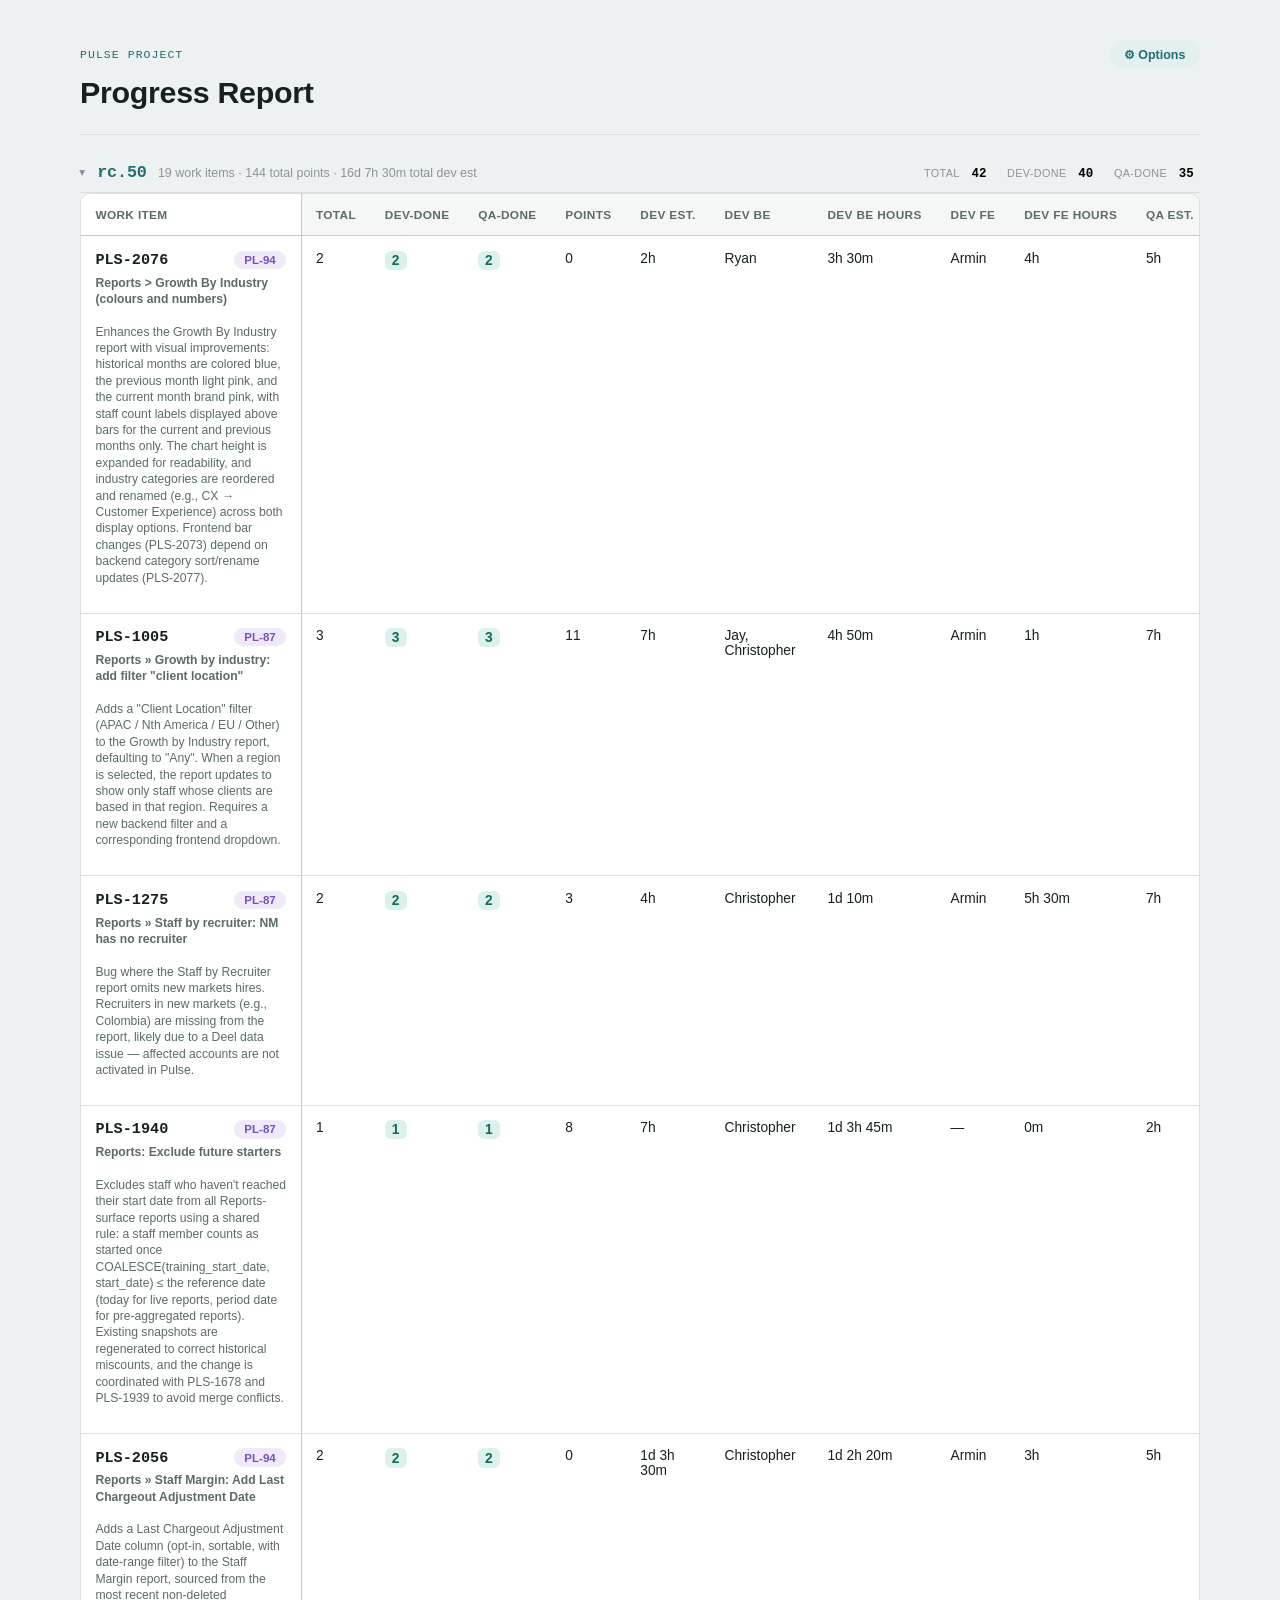
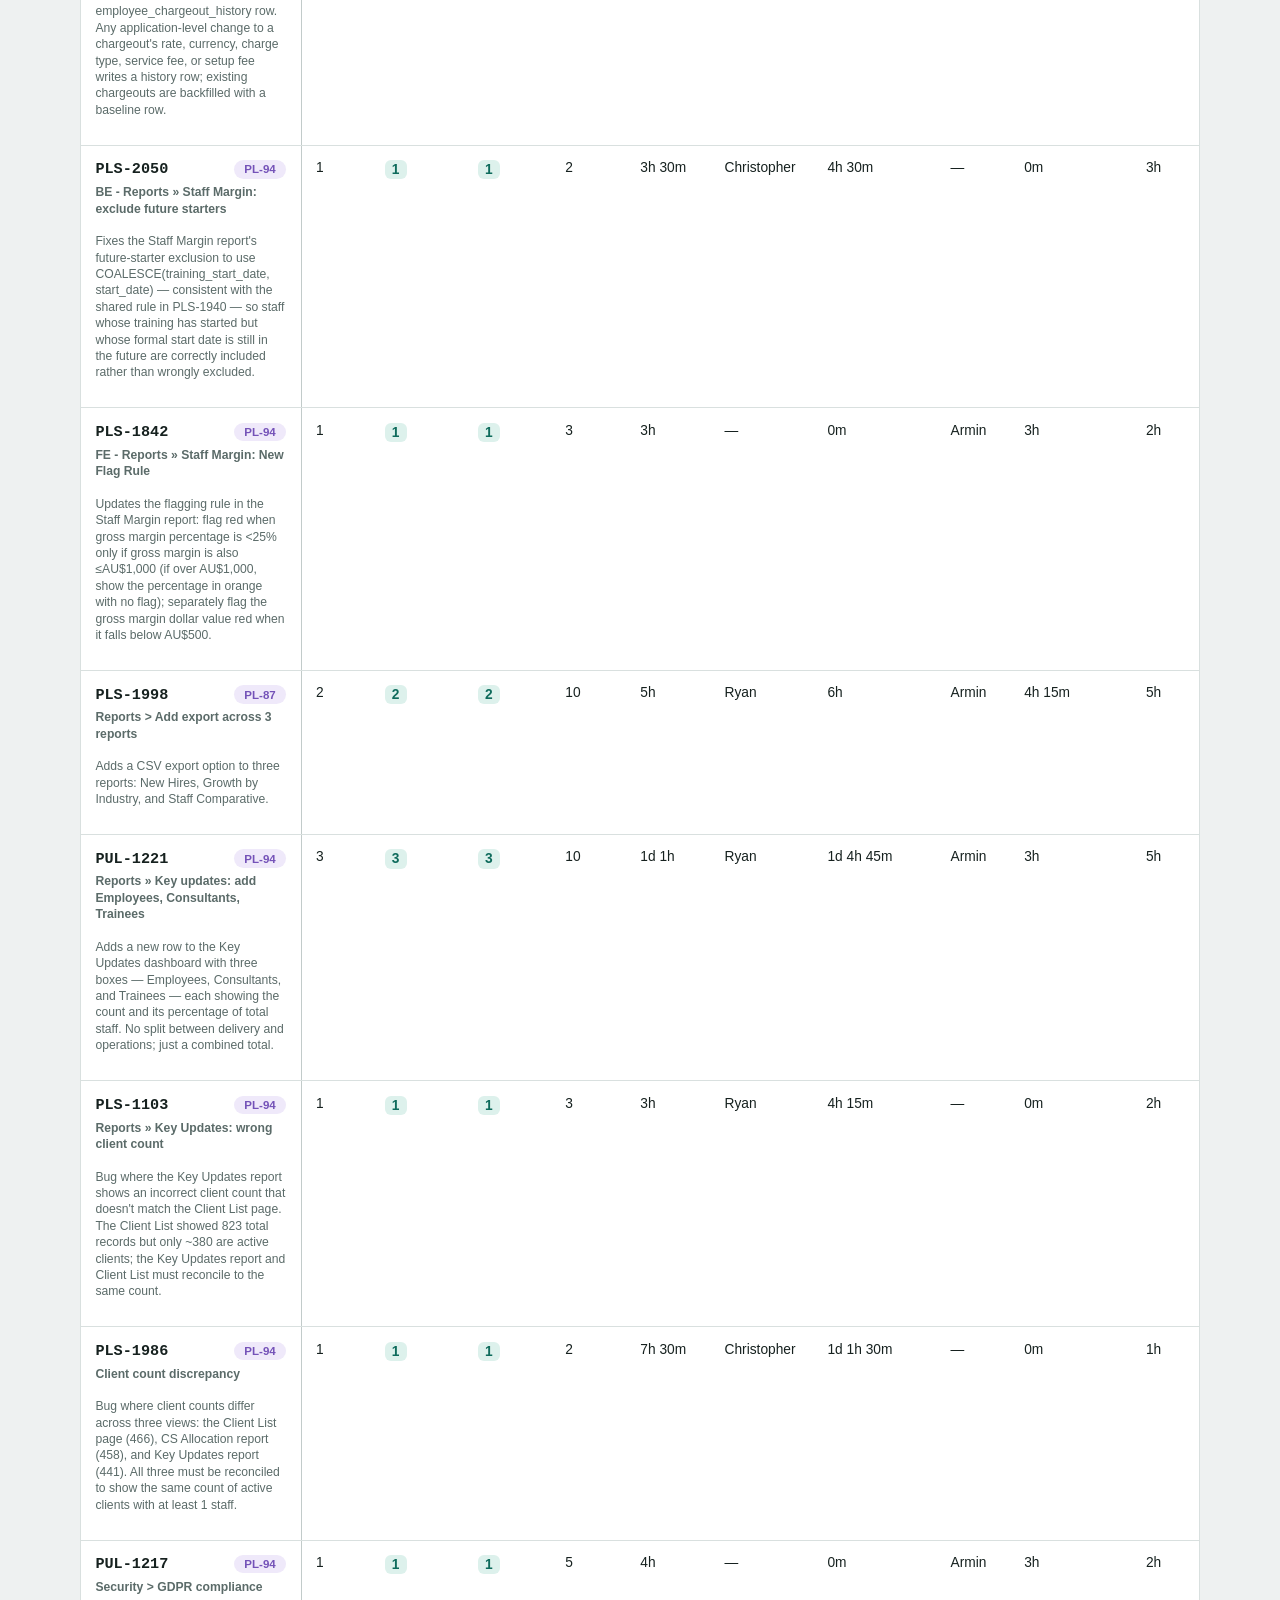
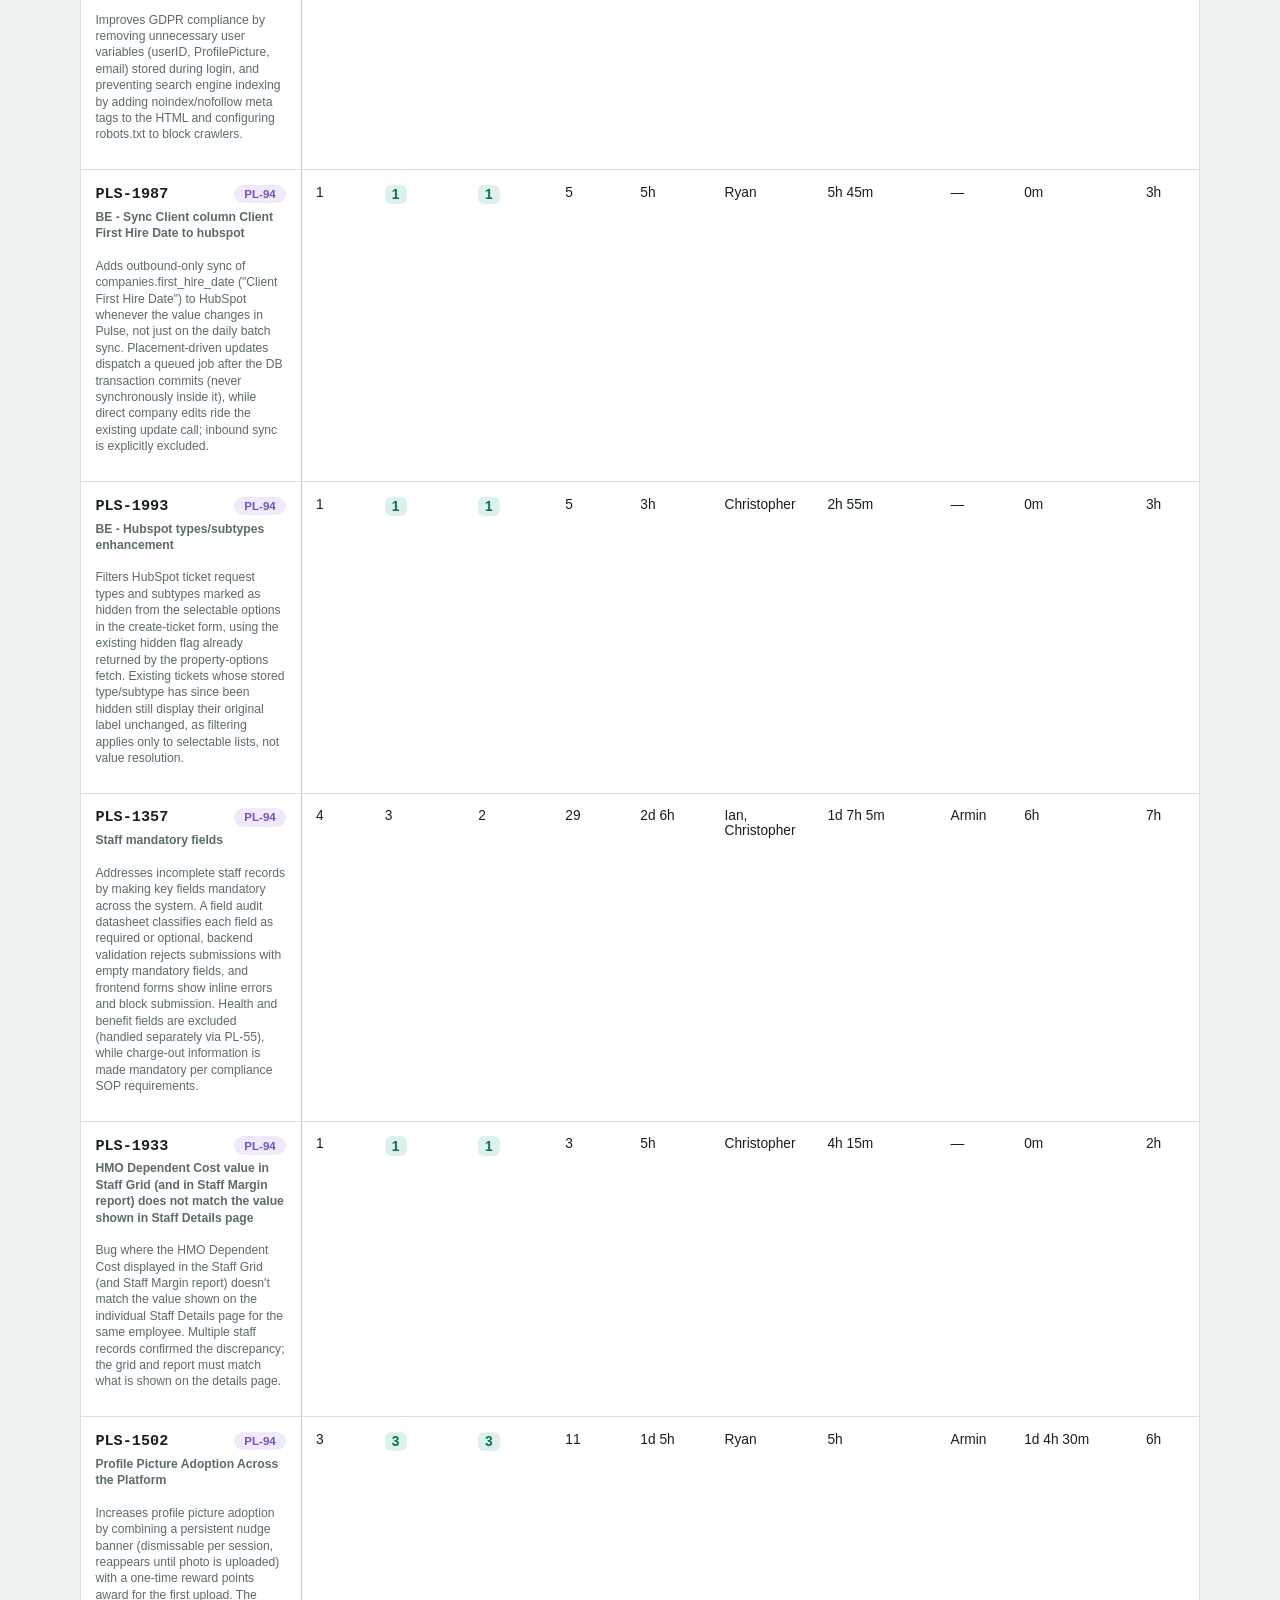
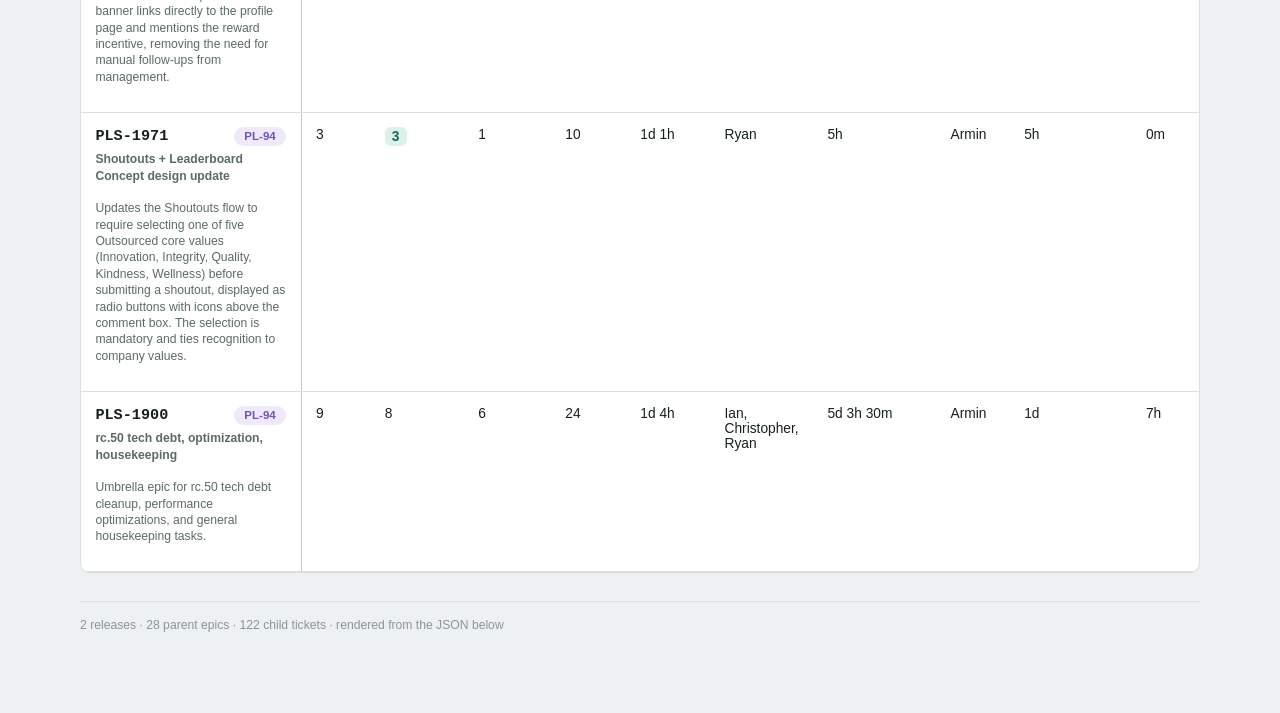
==== release-progress-report-2026-08-13.html @ 6c0dfbef "ticket update" ====
<!DOCTYPE html>
<html lang="en">

<head>
  <meta charset="UTF-8" />
  <meta name="viewport" content="width=device-width, initial-scale=1.0" />
  <title>Pulse Progress Report</title>
  <link rel="stylesheet" href="assets/progress-report/styles.css" />
</head>

<body>

  <header class="page-head">
    <div class="page-head-top">
      <p class="eyebrow">Pulse Project</p>
      <button type="button" class="options-trigger" id="open-options">⚙ Options</button>
    </div>
    <h1>Progress Report</h1>
    <p class="subtitle">description here</p>
  </header>

  <dialog class="options-modal" id="options-modal">
    <div class="options-modal-head">
      <p class="options-modal-title">Options</p>
      <button type="button" class="options-modal-close" id="close-options" aria-label="Close">×</button>
    </div>
    <div class="options-modal-body">
      <label class="toggle-control">
        <input type="checkbox" id="toggle-columns">
        <span>Show Kanban view</span>
      </label>
      <label class="toggle-control">
        <input type="checkbox" id="toggle-monitor">
        <span>Show [Monitor only] column</span>
      </label>
      <label class="toggle-control">
        <input type="checkbox" id="toggle-status">
        <span>Show Status</span>
      </label>
      <label class="toggle-control">
        <input type="checkbox" id="toggle-calendar">
        <span>Show calendar</span>
      </label>
    </div>
  </dialog>

  <div id="report-root"></div>

  <footer id="report-footer"></footer>

  <div style="display:none">
  <details class="editor-panel" id="editor-panel">
    <summary>Edit data (JSON)</summary>
    <div class="editor-body">
      <p class="editor-hint">
        One row per record, matching the source CSV exactly:
        <code>{ "parent": "PLS-XXXX", "intermediate": "", "child": "PLS-XXXX", "status": "…" }</code> — leave
        <code>intermediate</code> as an empty string when a child sits directly under its parent. Add, remove, or
        re-status rows, then press Apply. New statuses get their own column automatically.
      </p>
      <textarea id="json-editor" class="json-editor" spellcheck="false"></textarea>
      <div class="editor-actions">
        <button type="button" class="btn-primary" id="apply-btn">Apply changes</button>
        <button type="button" class="btn-ghost" id="reset-btn">Reset to original</button>
        <button type="button" class="btn-ghost" id="download-btn">Download JSON</button>
        <span class="editor-status" id="editor-status"></span>
      </div>
    </div>
  </details>

  <details class="editor-panel" id="desc-editor-panel">
    <summary>Edit parent descriptions (JSON)</summary>
    <div class="editor-body">
      <p class="editor-hint">
        One entry per parent: <code>{ "release": "v3.1.1", "parent": "PLS-XXXX", "desc": "…" }</code>.
        <code>release</code> determines which table a parent's row appears in — each distinct release gets its own
        table, in order of first appearance. Parents with no matching entry here are grouped under "No release" and show
        just the key.
      </p>
      <textarea id="desc-json-editor" class="json-editor" spellcheck="false"></textarea>
      <div class="editor-actions">
        <button type="button" class="btn-primary" id="desc-apply-btn">Apply changes</button>
        <button type="button" class="btn-ghost" id="desc-reset-btn">Reset to original</button>
        <button type="button" class="btn-ghost" id="desc-download-btn">Download JSON</button>
        <span class="editor-status" id="desc-editor-status"></span>
      </div>
    </div>
  </details>

  <details class="editor-panel" id="effort-editor-panel">
    <summary>Edit parent effort (JSON)</summary>
    <div class="editor-body">
      <p class="editor-hint">
        One entry per parent:
        <code>{ "parent": "PLS-XXXX", "dev_est": 0, "dev_time": 0, "qa_est": 0, "qa_time": 0 }</code>. Shown under the
        totals as Dev Est., Dev Time, QA Est., QA Time, formatted to 2 decimal places. Parents with no matching entry
        here show "—" for all four.
      </p>
      <textarea id="effort-json-editor" class="json-editor" spellcheck="false"></textarea>
      <div class="editor-actions">
        <button type="button" class="btn-primary" id="effort-apply-btn">Apply changes</button>
        <button type="button" class="btn-ghost" id="effort-reset-btn">Reset to original</button>
        <button type="button" class="btn-ghost" id="effort-download-btn">Download JSON</button>
        <span class="editor-status" id="effort-editor-status"></span>
      </div>
    </div>
  </details>
  </div>

  <script src="assets/progress-report/2026-08-13/tickets.js"></script>
  <script src="assets/progress-report/2026-08-13/ticket-status.js"></script>
  <script src="assets/worklogs/worklogs-all-72695.js" ></script>
  <script src="assets/progress-report/main.js"></script>

</body>

</html>
---- assets/progress-report/styles.css ----
:root {
    --bg: #EEF1F1;
    --surface: #FFFFFF;
    --surface-sunken: #F5F7F7;
    --border: #D9E0DF;
    --border-strong: #C2CBCA;
    --text: #16211F;
    --text-muted: #5B6B69;
    --text-faint: #8A9694;
    --accent: #1F6F73;
    --accent-soft: #E3F0EF;

    --status-monitor: #8A94A3;      --status-monitor-bg: #EEF0F3;
    --status-qa-progress: #B9791E;  --status-qa-progress-bg: #FBF0DE;
    --status-qa-review: #7452B8;    --status-qa-review-bg: #EFE9FA;
    --status-code-review: #3159C4;  --status-code-review-bg: #E7ECFB;
    --status-release-ready: #237A47;--status-release-ready-bg: #E4F4E9;
    --status-done: #0E6B5C;         --status-done-bg: #DDF1EC;
    --status-danger: #B3261E;       --status-danger-bg: #FBE4E2;
    --status-fallback-1: #B4562F;   --status-fallback-1-bg: #FBE9E0;
    --status-fallback-2: #2E8FA6;   --status-fallback-2-bg: #E1F1F5;
    --status-fallback-3: #9A6B1C;   --status-fallback-3-bg: #F7EDD9;
    --status-fallback-4: #6E7A2E;   --status-fallback-4-bg: #EDF1DE;
  }

  @media (prefers-color-scheme: dark) {
    :root {
      --bg: #10171A; --surface: #171F23; --surface-sunken: #131A1D;
      --border: #2A3438; --border-strong: #38454A;
      --text: #E7EEEE; --text-muted: #93A5A3; --text-faint: #647573;
      --accent: #4FBAB8; --accent-soft: #16302F;

      --status-monitor: #97A2AF;      --status-monitor-bg: #232B33;
      --status-qa-progress: #E0A94D;  --status-qa-progress-bg: #332714;
      --status-qa-review: #A78DE0;    --status-qa-review-bg: #291F3D;
      --status-code-review: #7C9BF2;  --status-code-review-bg: #1C2740;
      --status-release-ready: #5BC583;--status-release-ready-bg: #16301F;
      --status-done: #4FD3B8;         --status-done-bg: #10312A;
      --status-danger: #E5726E;       --status-danger-bg: #34201F;
      --status-fallback-1: #E08A5C;   --status-fallback-1-bg: #34211A;
      --status-fallback-2: #6FC3D8;   --status-fallback-2-bg: #142A2E;
      --status-fallback-3: #D9B15C;   --status-fallback-3-bg: #322A15;
      --status-fallback-4: #B4C265;   --status-fallback-4-bg: #262B14;
    }
  }
  :root[data-theme="dark"] {
    --bg: #10171A; --surface: #171F23; --surface-sunken: #131A1D;
    --border: #2A3438; --border-strong: #38454A;
    --text: #E7EEEE; --text-muted: #93A5A3; --text-faint: #647573;
    --accent: #4FBAB8; --accent-soft: #16302F;

    --status-monitor: #97A2AF;      --status-monitor-bg: #232B33;
    --status-qa-progress: #E0A94D;  --status-qa-progress-bg: #332714;
    --status-qa-review: #A78DE0;    --status-qa-review-bg: #291F3D;
    --status-code-review: #7C9BF2;  --status-code-review-bg: #1C2740;
    --status-release-ready: #5BC583;--status-release-ready-bg: #16301F;
    --status-done: #4FD3B8;         --status-done-bg: #10312A;
    --status-danger: #E5726E;       --status-danger-bg: #34201F;
    --status-fallback-1: #E08A5C;   --status-fallback-1-bg: #34211A;
    --status-fallback-2: #6FC3D8;   --status-fallback-2-bg: #142A2E;
    --status-fallback-3: #D9B15C;   --status-fallback-3-bg: #322A15;
    --status-fallback-4: #B4C265;   --status-fallback-4-bg: #262B14;
  }
  :root[data-theme="light"] {
    --bg: #EEF1F1; --surface: #FFFFFF; --surface-sunken: #F5F7F7;
    --border: #D9E0DF; --border-strong: #C2CBCA;
    --text: #16211F; --text-muted: #5B6B69; --text-faint: #8A9694;
    --accent: #1F6F73; --accent-soft: #E3F0EF;

    --status-monitor: #8A94A3;      --status-monitor-bg: #EEF0F3;
    --status-qa-progress: #B9791E;  --status-qa-progress-bg: #FBF0DE;
    --status-qa-review: #7452B8;    --status-qa-review-bg: #EFE9FA;
    --status-code-review: #3159C4;  --status-code-review-bg: #E7ECFB;
    --status-release-ready: #237A47;--status-release-ready-bg: #E4F4E9;
    --status-done: #0E6B5C;         --status-done-bg: #DDF1EC;
    --status-danger: #B3261E;       --status-danger-bg: #FBE4E2;
    --status-fallback-1: #B4562F;   --status-fallback-1-bg: #FBE9E0;
    --status-fallback-2: #2E8FA6;   --status-fallback-2-bg: #E1F1F5;
    --status-fallback-3: #9A6B1C;   --status-fallback-3-bg: #F7EDD9;
    --status-fallback-4: #6E7A2E;   --status-fallback-4-bg: #EDF1DE;
  }

  * { box-sizing: border-box; }

  body {
    background: var(--bg);
    color: var(--text);
    font-family: var(--font-body);
    padding: 2.5rem clamp(1rem, 4vw, 3rem) 4rem;
    display: flex;
    flex-direction: column;
    gap: 1.75rem;
    max-width: 95%;
    margin: 0 auto;
    --font-head: -apple-system, "Segoe UI Semibold", "Segoe UI", "Helvetica Neue", Arial, sans-serif;
    --font-body: "Segoe UI", -apple-system, "Helvetica Neue", Arial, sans-serif;
    --font-mono: "Cascadia Code", "Consolas", ui-monospace, "SFMono-Regular", Menlo, monospace;
  }

  .page-head {
    display: flex;
    flex-direction: column;
    gap: 0.4rem;
    border-bottom: 1px solid var(--border);
    padding-bottom: 1.5rem;
  }

  .eyebrow {
    font-family: var(--font-mono);
    font-size: 0.72rem;
    letter-spacing: 0.09em;
    text-transform: uppercase;
    color: var(--accent);
    margin: 0;
  }

  h1 {
    font-family: var(--font-head);
    font-size: clamp(1.5rem, 2.6vw, 1.9rem);
    font-weight: 700;
    letter-spacing: -0.01em;
    text-wrap: balance;
    margin: 0;
  }

  .subtitle {
    color: var(--text-muted);
    font-size: 0.92rem;
    margin: 0;
    max-width: 62ch;
    display: none;
  }

  .legend {
    display: none;
    flex-wrap: wrap;
    gap: 0.5rem 1.1rem;
    font-size: 0.78rem;
    color: var(--text-muted);
  }

  .legend-item {
    display: inline-flex;
    align-items: center;
    gap: 0.4rem;
  }

  .legend-dot {
    width: 8px;
    height: 8px;
    border-radius: 2px;
    flex: none;
  }

  .page-head-top {
    display: flex;
    align-items: center;
    justify-content: space-between;
    gap: 1rem;
  }

  .options-trigger {
    font-family: var(--font-body);
    font-size: 0.78rem;
    font-weight: 600;
    color: var(--accent);
    background: var(--accent-soft);
    border: 1px solid transparent;
    border-radius: 999px;
    padding: 0.35rem 0.85rem;
    cursor: pointer;
    flex: none;
  }

  .options-trigger:hover {
    border-color: var(--accent);
  }

  .options-trigger:focus-visible {
    outline: 2px solid var(--accent);
    outline-offset: 2px;
  }

  .options-modal {
    border: 1px solid var(--border-strong);
    border-radius: 12px;
    background: var(--surface);
    color: var(--text);
    padding: 1.1rem 1.3rem 1.3rem;
    min-width: 320px;
    box-shadow: 0 12px 32px rgba(0, 0, 0, 0.18);
  }

  .options-modal::backdrop {
    background: rgba(16, 23, 26, 0.45);
  }

  .options-modal-head {
    display: flex;
    align-items: center;
    justify-content: space-between;
    gap: 1rem;
    border-bottom: 1px solid var(--border);
    padding-bottom: 0.6rem;
    margin-bottom: 0.9rem;
  }

  .options-modal-title {
    margin: 0;
    font-family: var(--font-head);
    font-size: 0.95rem;
    font-weight: 700;
  }

  .options-modal-close {
    font-size: 1.1rem;
    line-height: 1;
    color: var(--text-faint);
    background: none;
    border: none;
    cursor: pointer;
    padding: 0.15rem 0.4rem;
    border-radius: 6px;
  }

  .options-modal-close:hover {
    color: var(--text);
    background: var(--surface-sunken);
  }

  .options-modal-body {
    display: flex;
    flex-direction: column;
    gap: 0.7rem;
  }

  #report-root {
    display: flex;
    flex-direction: column;
    gap: 2.75rem;
  }

  #release-no-release {
    display: none;
  }

  .release-section {
    display: flex;
    flex-direction: column;
    gap: 1rem;
  }

  .release-section:not([open]) > *:not(summary) {
    display: none;
  }

  .release-title {
    display: flex;
    align-items: baseline;
    gap: 0.7rem;
    flex-wrap: wrap;
    border-bottom: 1px solid var(--border);
    padding-bottom: 0.6rem;
    cursor: pointer;
    list-style: none;
  }

  .release-title::-webkit-details-marker {
    display: none;
  }

  .release-title::before {
    content: "▸";
    color: var(--text-faint);
    font-size: 0.75rem;
    transition: transform 0.15s ease;
  }

  details[open] > .release-title::before {
    transform: rotate(90deg);
  }

  .release-badge {
    font-family: var(--font-mono);
    font-size: 1.05rem;
    font-weight: 700;
    color: var(--accent);
    letter-spacing: -0.01em;
  }

  .release-meta {
    font-size: 0.78rem;
    color: var(--text-faint);
    font-variant-numeric: tabular-nums;
  }

  .release-stats {
    display: flex;
    align-items: baseline;
    gap: 0.9rem;
    margin-left: auto;
  }

  .release-stats .parent-stat {
    display: flex;
    align-items: baseline;
    gap: 0.35rem;
  }

  .release-stats .parent-stat-label {
    font-size: 0.68rem;
    letter-spacing: 0.03em;
    text-transform: uppercase;
    color: var(--text-faint);
    font-weight: 400;
  }

  .release-stats .parent-stat-value {
    font-family: var(--font-mono);
    font-size: 0.78rem;
    font-weight: 600;
    font-variant-numeric: tabular-nums;
    color: var(--text);
  }

  .toggle-control {
    display: inline-flex;
    align-items: center;
    gap: 0.5rem;
    font-size: 0.78rem;
    color: var(--text-muted);
    cursor: pointer;
    user-select: none;
    flex: none;
  }

  .toggle-control input[type="checkbox"] {
    appearance: none;
    width: 30px;
    height: 17px;
    border-radius: 999px;
    background: var(--border-strong);
    position: relative;
    cursor: pointer;
    flex: none;
    transition: background 0.15s ease;
  }

  .toggle-control input[type="checkbox"]::after {
    content: "";
    position: absolute;
    top: 2px;
    left: 2px;
    width: 13px;
    height: 13px;
    border-radius: 50%;
    background: var(--surface);
    transition: transform 0.15s ease;
  }

  .toggle-control input[type="checkbox"]:checked {
    background: var(--accent);
  }

  .toggle-control input[type="checkbox"]:checked::after {
    transform: translateX(13px);
  }

  .toggle-control input[type="checkbox"]:focus-visible {
    outline: 2px solid var(--accent);
    outline-offset: 2px;
  }

  @media (prefers-reduced-motion: reduce) {
    .toggle-control input[type="checkbox"],
    .toggle-control input[type="checkbox"]::after {
      transition: none;
    }
  }

  .table-wrap {
    overflow-x: auto;
    border: 1px solid var(--border);
    border-radius: 10px;
    background: var(--surface);
  }

  table {
    border-collapse: collapse;
    width: 100%;
    font-size: 0.86rem;
  }

  #report-root:not(.columns-collapsed) table {
    min-width: 600px;
  }

  /* work-item (.col-parent) is always shown. status-col and summary-col are
     mutually exclusive: status-col shows when the Kanban toggle is checked
     (not collapsed), summary-col shows when it's unchecked (collapsed). */
  th.status-col,
  td.status-cell {
    display: none;
  }

  #report-root:not(.columns-collapsed) th.status-col,
  #report-root:not(.columns-collapsed) td.status-cell {
    display: table-cell;
  }

  th.summary-col,
  td.summary-cell {
    display: none;
  }

  #report-root.columns-collapsed th.summary-col,
  #report-root.columns-collapsed td.summary-cell {
    display: table-cell;
  }

  /* The per-parent stats card (.parent-stats) has its own toggle-linked
     rule further down, next to its base style. */

  tr.work-calendar {
    display: none;
  }

  #report-root.show-calendar tr.work-calendar {
    display: table-row;
  }

  thead th {
    position: sticky;
    top: 0;
    background: var(--surface-sunken);
    color: var(--text-muted);
    font-family: var(--font-head);
    font-weight: 600;
    font-size: 0.74rem;
    letter-spacing: 0.03em;
    text-transform: uppercase;
    text-align: left;
    padding: 0.85rem 0.9rem;
    border-bottom: 1px solid var(--border-strong);
    white-space: nowrap;
  }

  thead th:first-child {
    left: 0;
    z-index: 2;
  }

  tbody th, tbody td {
    border-bottom: 1px solid var(--border);
    padding: 0.9rem;
    vertical-align: top;
  }

  tbody tr:last-child th, tbody tr:last-child td {
    border-bottom: none;
  }

  .summary-badge {
    display: inline-block;
    min-width: 1.6em;
    padding: 0.15em 0.5em;
    border-radius: 6px;
    font-weight: 600;
  }

  .summary-badge-transparent {
    color: #000;
  }

  .summary-badge-green {
    background: var(--status-done-bg);
    color: var(--status-done);
  }

  .summary-badge-red {
    background: var(--status-danger-bg);
    color: var(--status-danger);
  }

  .work-calendar h3 {
    text-align: center;
  }

  .work-calendar-cell {
    background: var(--surface-sunken);
    padding-bottom: 4rem;
  }

  .work-calendar-cell h4 {
    margin: 0 0 0.6rem;
    font-family: var(--font-head);
    font-size: 0.82rem;
    font-weight: 600;
    color: var(--text-muted);
  }

  .work-calendar-table {
    min-width: 600px;
    max-width: 1400px;
    border-collapse: collapse;
    font-size: 0.76rem;
    background: var(--surface);
    border: 1px solid var(--border);
    border-radius: 8px;
    overflow: hidden;
    margin-top: 1rem;
  }

  .work-calendar-table th {
    text-align: left;
    padding: 0.5rem 0.6rem;
    background: var(--surface-sunken);
    color: var(--text-muted);
    font-family: var(--font-head);
    font-size: 0.68rem;
    font-weight: 600;
    letter-spacing: 0.03em;
    text-transform: uppercase;
    border-bottom: 1px solid var(--border-strong);
  }

  .work-calendar-table td {
    padding: 0.5rem 0.6rem;
    border-bottom: 1px solid var(--border);
    border-right: 1px solid var(--border);
    vertical-align: top;
    width: 16.66%;
  }

  .work-calendar-table tr:last-child td {
    border-bottom: none;
  }

  .work-calendar-table td:last-child {
    border-right: none;
  }

  .calendar-week-cell {
    font-family: var(--font-mono);
    font-size: 0.7rem;
    color: var(--text-muted);
    white-space: nowrap;
    background: var(--surface-sunken);
  }

  .calendar-entry {
    font-family: var(--font-mono);
    font-size: 0.7rem;
  }

  .calendar-entry + .calendar-entry {
    margin-top: 0.4rem;
    padding-top: 0.4rem;
    border-top: 1px dashed var(--border);
  }

  .col-parent {
    position: sticky;
    left: 0;
    background: var(--surface);
    z-index: 1;
    min-width: 220px;
    max-width: 400px;
    border-right: 1px solid var(--border-strong);
  }

  .parent-id {
    font-family: var(--font-mono);
    font-weight: 600;
    font-size: 0.95rem;
    font-variant-numeric: tabular-nums;
    text-align: left;
    margin: 0;
    display: flex;
    align-items: baseline;
    justify-content: space-between;
    gap: 0.6rem;
  }

  .parent-idea {
    font-family: var(--font-body);
    font-weight: 600;
    font-size: 0.72rem;
    font-variant-numeric: normal;
    text-align: right;
    display: inline-block;
    background: var(--status-qa-review-bg);
    color: var(--status-qa-review);
    border-radius: 999px;
    padding: 0.2rem 0.65rem;
  }

  .parent-summary, .parent-desc {
    margin-top: 0.35rem;
    font-size: 0.76rem;
    font-weight: 400;
    color: var(--text-muted);
    line-height: 1.35;
    white-space: normal;
    text-align: left;
    overflow-wrap: anywhere;
  }

  .parent-summary {
    font-weight: 700;
  }

  .parent-stats {
    margin-top: 0.6rem;
    padding-top: 0.5rem;
    border-top: 1px solid var(--border);
    display: flex;
    flex-direction: column;
    gap: 0.2rem;
    max-width: 250px;
  }

  #report-root.columns-collapsed .parent-stats {
    display: none;
  }

  .parent-stat {
    display: flex;
    align-items: baseline;
    justify-content: space-between;
    gap: 0.6rem;
  }

  .parent-stat-label {
    font-size: 0.68rem;
    letter-spacing: 0.03em;
    text-transform: uppercase;
    color: var(--text-faint);
    font-weight: 400;
  }

  .parent-stat-label.dev_be_hours, .parent-stat-label.dev_fe_hours, 
  .parent-stat-label.qa_hours, .parent-stat-label.qa_names, 
  .parent-stat-label.dev_be_names, .parent-stat-label.dev_fe_names {
    margin-left: 1rem;
  }

  .parent-stat-value {
    font-family: var(--font-mono);
    font-size: 0.68rem;
    font-weight: 400;
    font-variant-numeric: tabular-nums;
    color: var(--text);
  }

  td.status-cell {
    min-width: 148px;
  }

  .ticket-list {
    display: flex;
    flex-direction: column;
    gap: 0.4rem;
  }

  .ticket-item {
    display: inline-flex;
    flex-direction: column;
    line-height: 1.15;
  }

  .ticket-id {
    font-family: var(--font-mono);
    font-size: 0.82rem;
    font-weight: 600;
    font-variant-numeric: tabular-nums;
  }

  .ticket-via {
    font-size: 0.68rem;
    color: var(--text-faint);
    font-family: var(--font-mono);
  }

  .ticket-details {
    display: flex;
    flex-wrap: wrap;
    gap: 0.15rem 0.6rem;
    margin-top: 0.2rem;
  }

  .ticket-detail {
    display: flex;
    align-items: baseline;
    gap: 0.25rem;
  }

  .ticket-detail-label {
    font-size: 0.6rem;
    letter-spacing: 0.02em;
    text-transform: uppercase;
    color: var(--text-faint);
  }

  .ticket-detail-value {
    font-family: var(--font-mono);
    font-size: 0.66rem;
    font-variant-numeric: tabular-nums;
    color: var(--text-muted);
  }

  .empty-cell {
    color: var(--text-faint);
    font-size: 0.85rem;
  }

  footer {
    color: var(--text-faint);
    font-size: 0.76rem;
    border-top: 1px solid var(--border);
    padding-top: 1rem;
  }

  .editor-panel {
    border: 1px solid var(--border);
    border-radius: 10px;
    background: var(--surface);
    padding: 0.9rem 1.1rem;
  }

  .editor-panel > summary {
    cursor: pointer;
    font-family: var(--font-head);
    font-weight: 600;
    font-size: 0.85rem;
    list-style: none;
    display: flex;
    align-items: center;
    gap: 0.5rem;
    user-select: none;
  }

  .editor-panel > summary::-webkit-details-marker { display: none; }

  .editor-panel > summary::before {
    content: "▸";
    color: var(--accent);
    font-size: 0.7rem;
    transition: transform 0.15s ease;
  }

  .editor-panel[open] > summary::before {
    transform: rotate(90deg);
  }

  .editor-body {
    display: flex;
    flex-direction: column;
    gap: 0.7rem;
    margin-top: 0.9rem;
  }

  .editor-hint {
    font-size: 0.78rem;
    color: var(--text-muted);
    margin: 0;
    max-width: 68ch;
  }

  .json-editor {
    width: 100%;
    min-height: 320px;
    resize: vertical;
    background: var(--surface-sunken);
    color: var(--text);
    border: 1px solid var(--border-strong);
    border-radius: 8px;
    padding: 0.85rem;
    font-family: var(--font-mono);
    font-size: 0.8rem;
    line-height: 1.5;
    tab-size: 2;
  }

  .json-editor:focus-visible {
    outline: 2px solid var(--accent);
    outline-offset: 1px;
  }

  .editor-actions {
    display: flex;
    align-items: center;
    gap: 0.6rem;
    flex-wrap: wrap;
  }

  button {
    font-family: var(--font-head);
    font-size: 0.78rem;
    font-weight: 600;
    border-radius: 7px;
    padding: 0.5rem 0.95rem;
    cursor: pointer;
    border: 1px solid transparent;
  }

  button:focus-visible {
    outline: 2px solid var(--accent);
    outline-offset: 2px;
  }

  .btn-primary {
    background: var(--accent);
    color: var(--surface);
  }

  .btn-primary:hover { filter: brightness(1.06); }

  .btn-ghost {
    background: transparent;
    color: var(--text-muted);
    border-color: var(--border-strong);
  }

  .btn-ghost:hover { color: var(--text); border-color: var(--text-muted); }

  .editor-status {
    font-size: 0.76rem;
    font-family: var(--font-mono);
  }

  .editor-status[data-state="error"] { color: var(--status-qa-progress); }
  .editor-status[data-state="ok"] { color: var(--status-release-ready); }

  @media (prefers-reduced-motion: reduce) {
    .editor-panel > summary::before { transition: none; }
  }
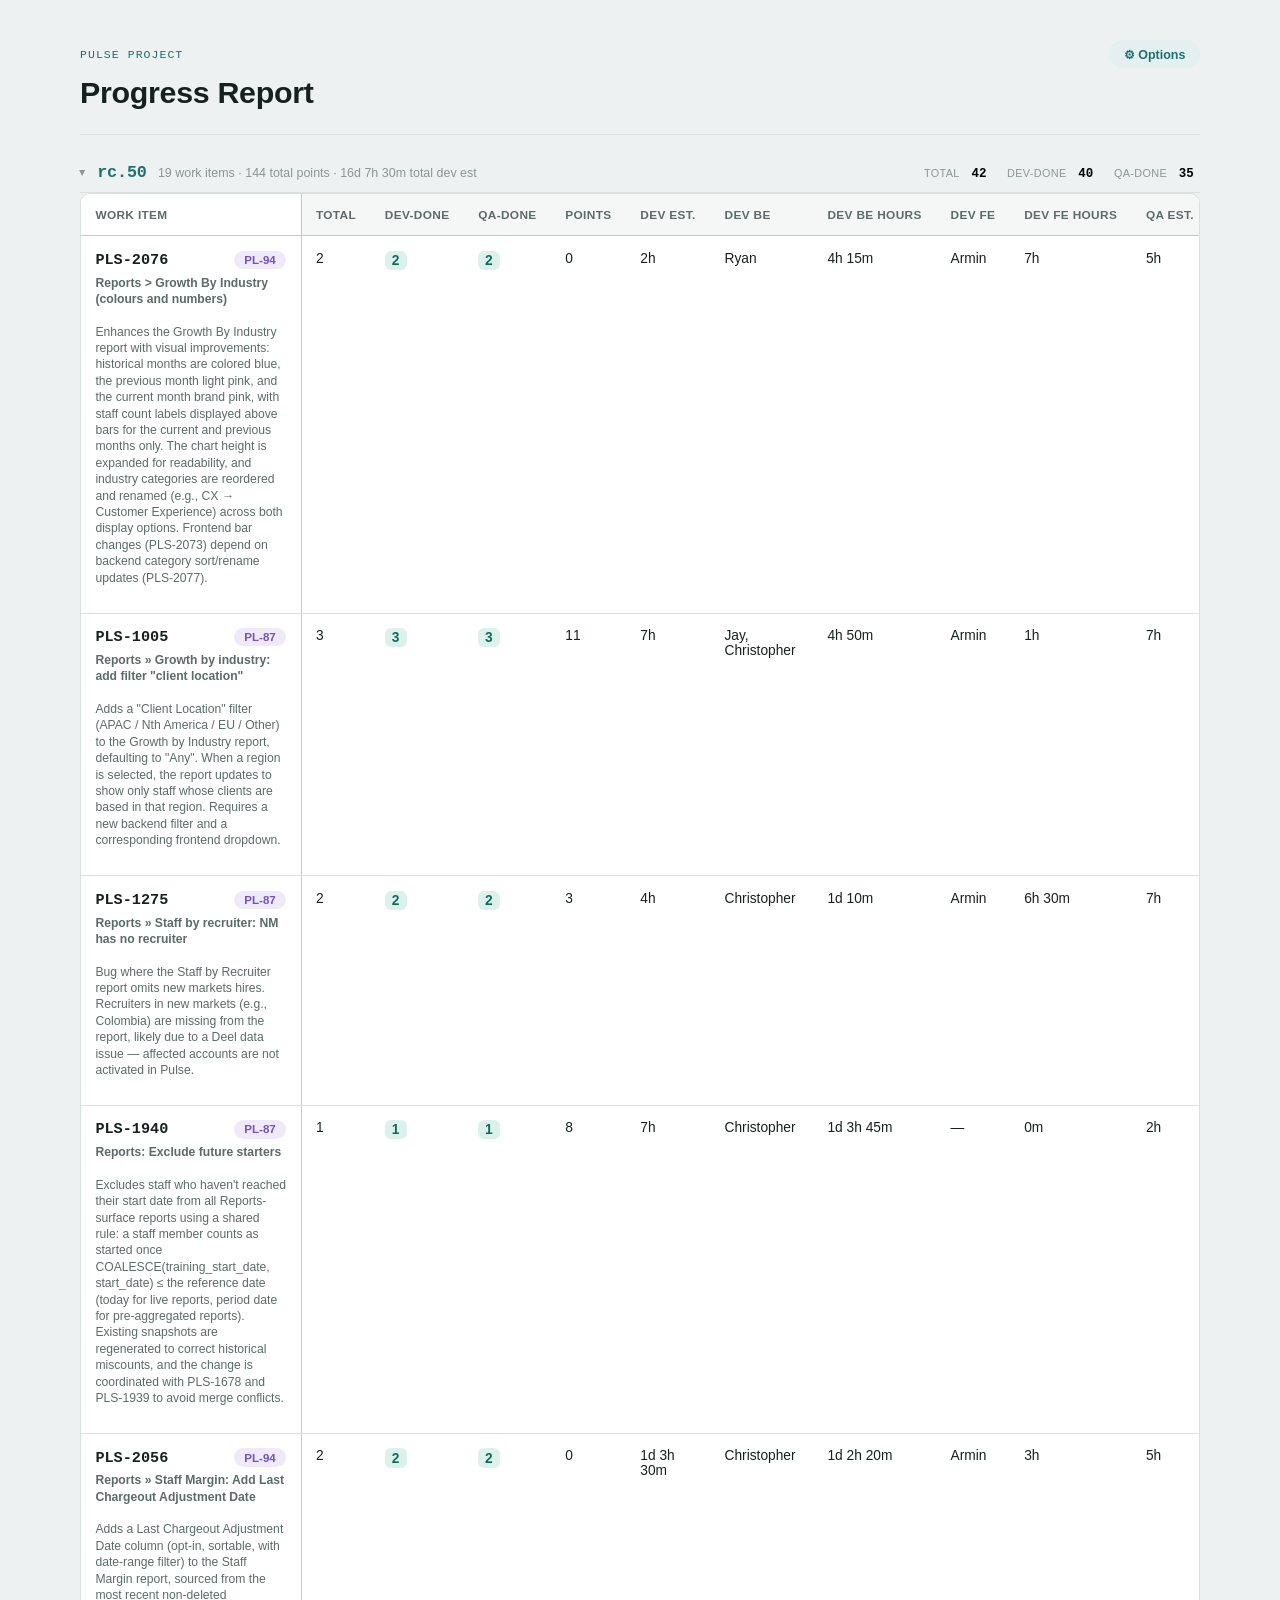
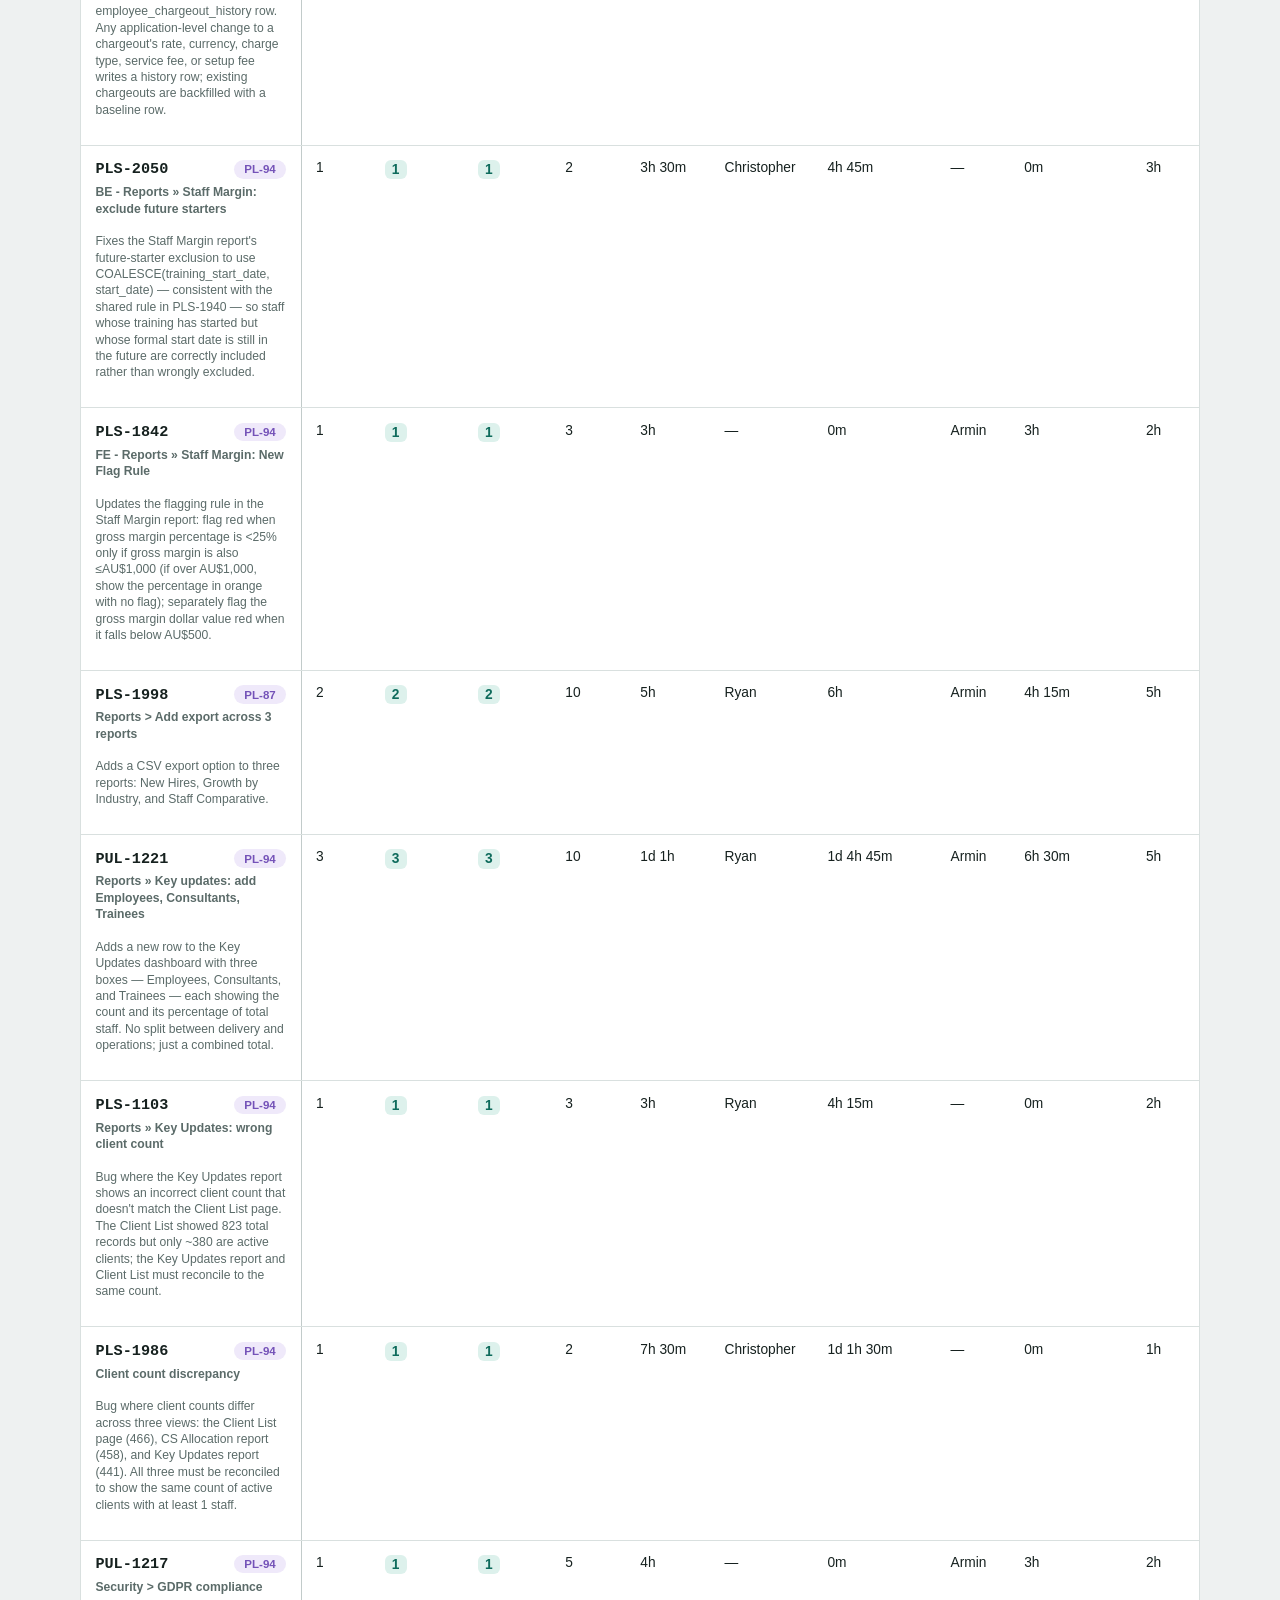
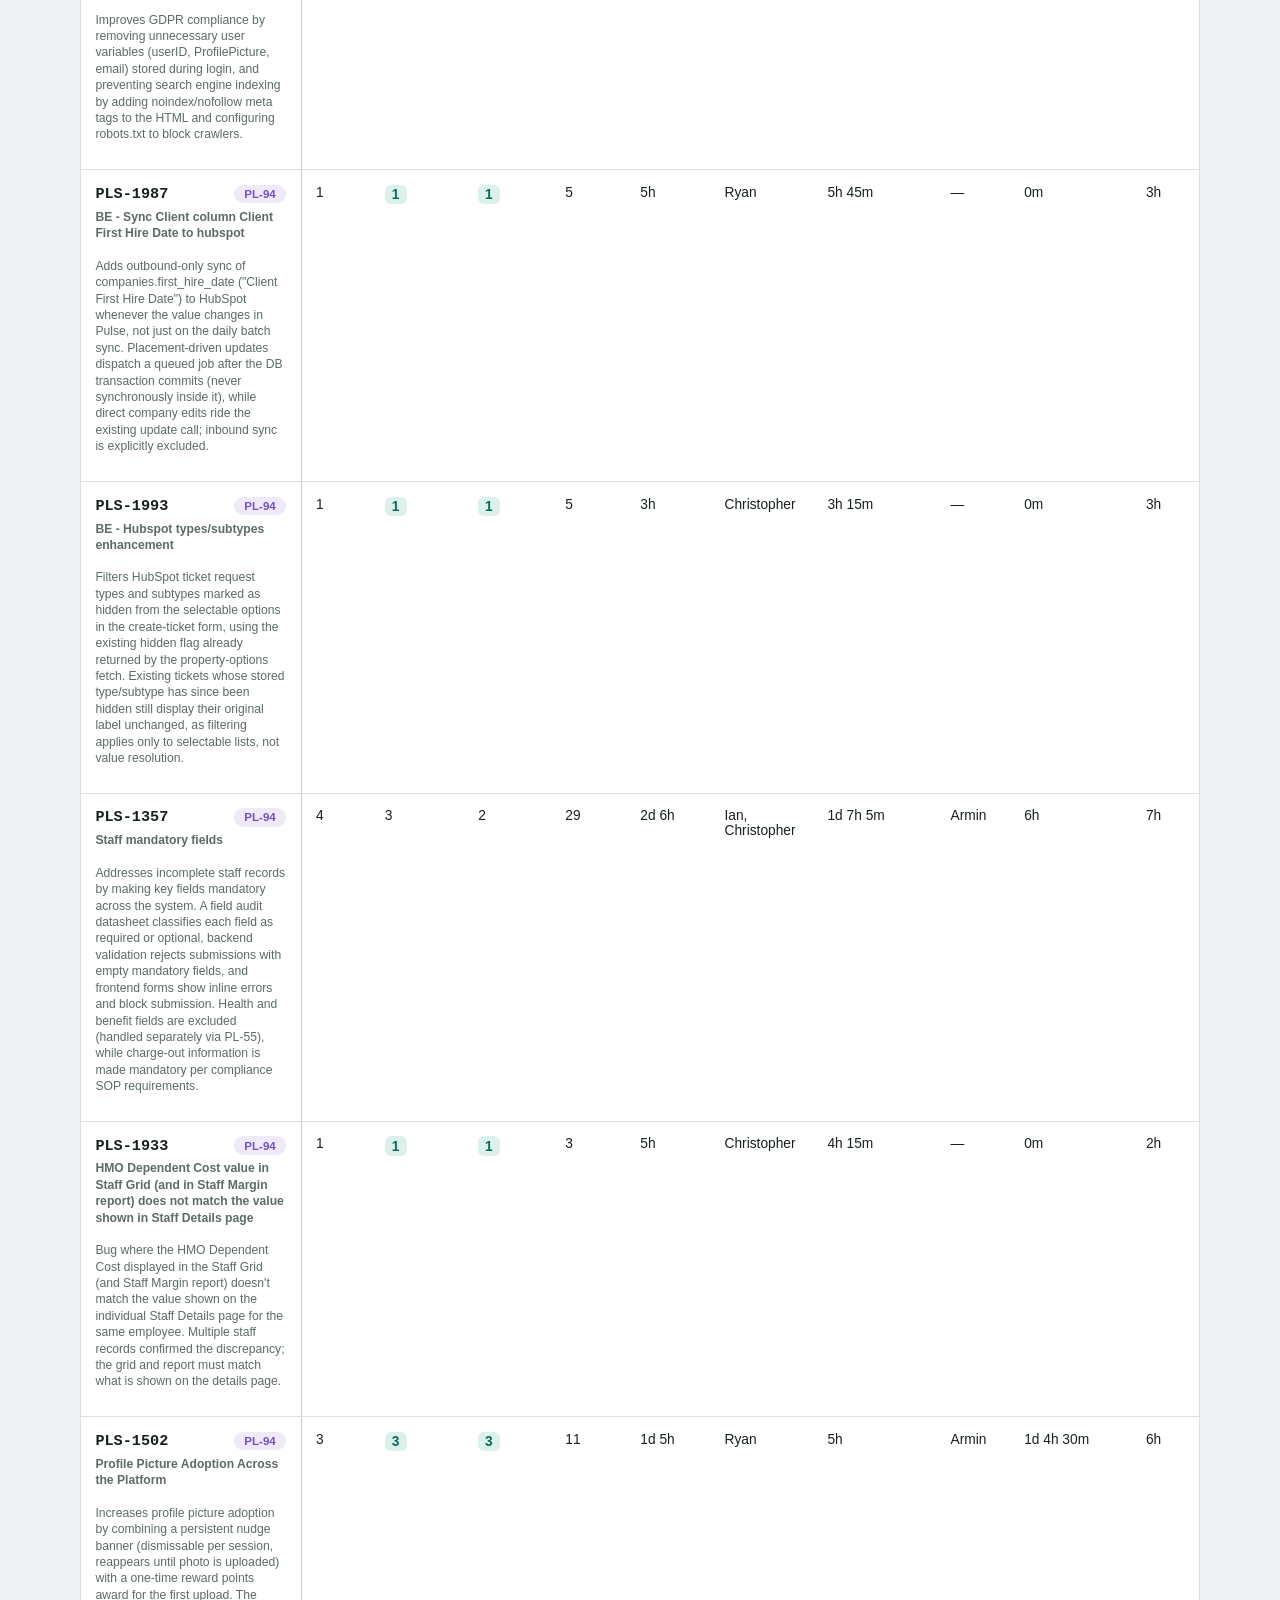
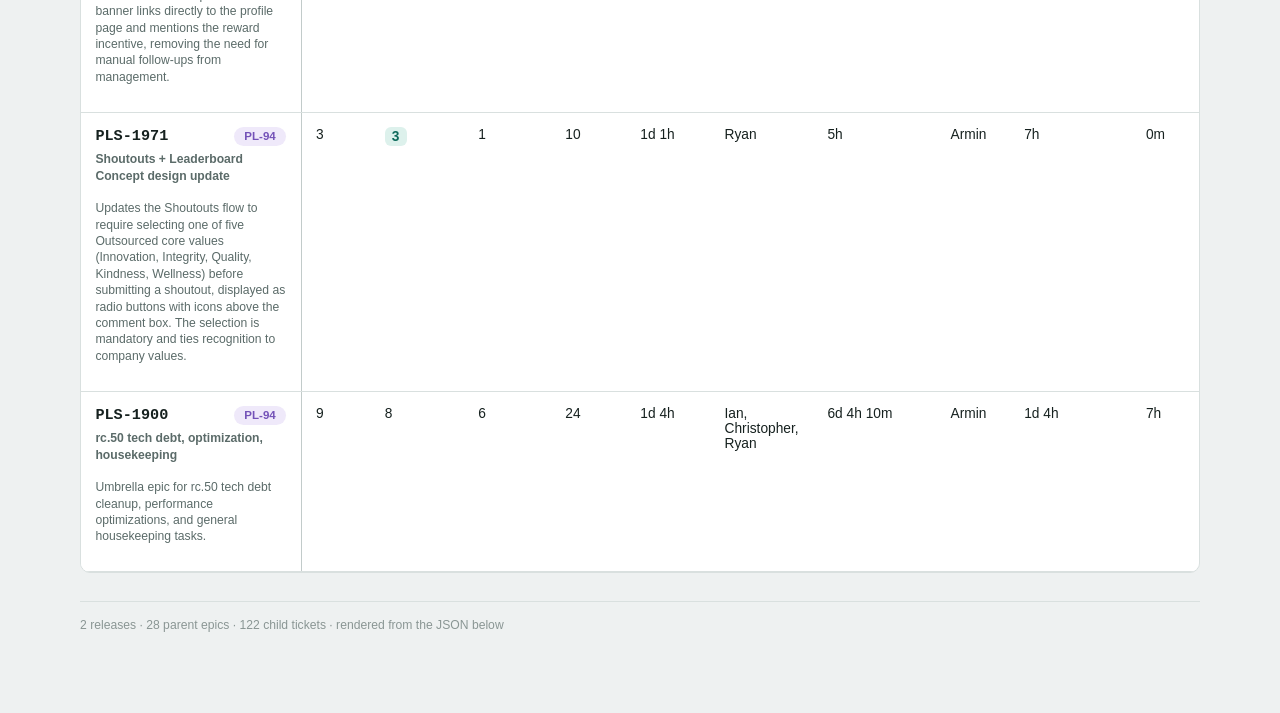
==== commit e23e8aa0: "optimize" ====
--- a/release-progress-report-2026-08-13.html
+++ b/release-progress-report-2026-08-13.html
@@ -110,7 +110,7 @@
   <script src="assets/progress-report/2026-08-13/tickets.js"></script>
   <script src="assets/progress-report/2026-08-13/ticket-status.js"></script>
   <script src="assets/worklogs/worklogs-all-72695.js" ></script>
-  <script src="assets/progress-report/main.js"></script>
+  <script src="assets/progress-report/main.20260820.js"></script>
 
 </body>
 
